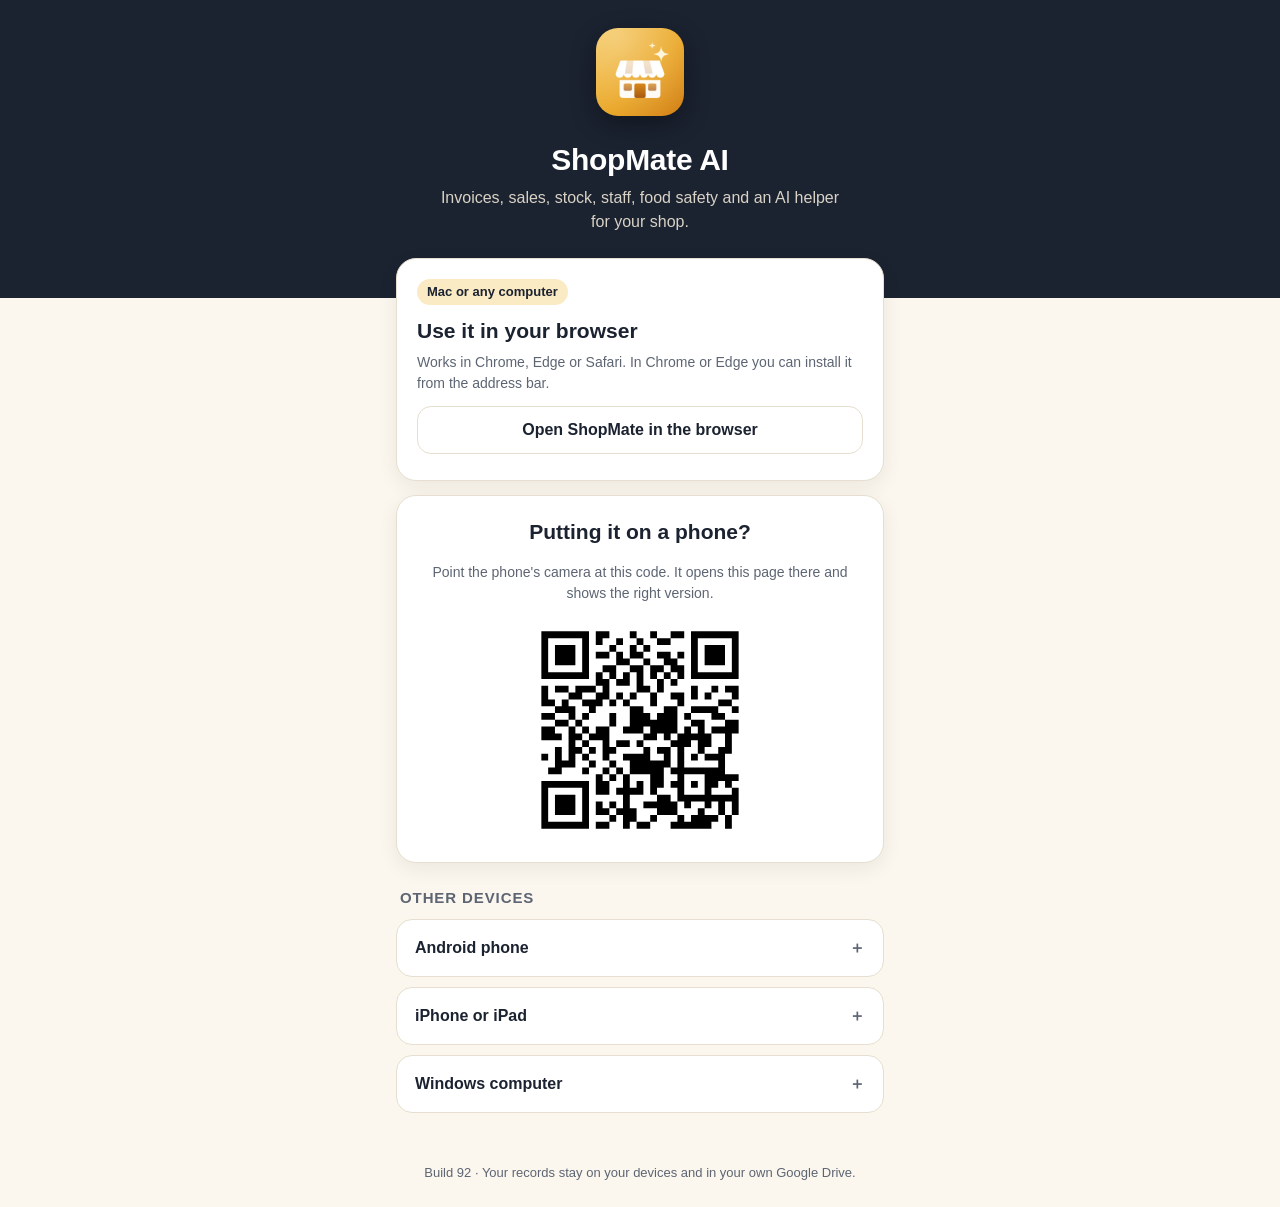
==== index.html @ 505f8bc5 "ShopMate AI build 92" ====
<!doctype html>
<html lang="en">
<head>
<meta charset="utf-8">
<meta name="viewport" content="width=device-width,initial-scale=1,viewport-fit=cover">
<title>Get ShopMate AI</title>
<meta name="description" content="ShopMate AI: invoices, sales, stock, staff, food safety and an AI helper for your shop. Get it for Android, iPhone or Windows.">
<meta name="theme-color" content="#1B2230">
<link rel="icon" href="app/icons/icon-192.png">
<link rel="apple-touch-icon" href="app/icons/apple-touch-icon.png">
<meta property="og:title" content="Get ShopMate AI">
<meta property="og:description" content="Open this link on your phone or computer. It shows the right version for it.">
<meta property="og:image" content="app/icons/icon-512.png">
<style>
:root{--bg:#FBF7EE;--surface:#FFFFFF;--ink:#1B2230;--muted:#5D6573;--line:#E6DFCF;--gold:#E3A21A;--gold-soft:#FBEBC4;--dark:#1B2230}
@media (prefers-color-scheme:dark){:root:not([data-theme="light"]){--bg:#15110B;--surface:#1F1912;--ink:#F3EEE3;--muted:#B5AC9C;--line:#3A3226;--gold-soft:#3A2D12}}
*{box-sizing:border-box}
body{margin:0;background:var(--bg);color:var(--ink);font:16px/1.5 -apple-system,BlinkMacSystemFont,"Segoe UI",Roboto,Arial,sans-serif;-webkit-text-size-adjust:100%}
.hero{background:var(--dark);color:#fff;padding:calc(28px + env(safe-area-inset-top,0px)) 16px 64px;text-align:center}
.hero img{width:88px;height:88px;border-radius:22px;box-shadow:0 8px 24px rgba(0,0,0,.35)}
.hero h1{margin:14px 0 4px;font-size:30px;letter-spacing:-.01em}
.hero p{margin:0 auto;max-width:420px;color:#D9D3C6}
main{max-width:520px;margin:-40px auto 0;padding:0 16px calc(32px + env(safe-area-inset-bottom,0px))}
.card{background:var(--surface);border:1px solid var(--line);border-radius:20px;padding:20px;margin-bottom:14px;box-shadow:0 6px 20px rgba(27,34,48,.07)}
.card h2{margin:0 0 6px;font-size:21px}
.tag{display:inline-block;background:var(--gold-soft);color:var(--ink);font-size:13px;font-weight:700;border-radius:999px;padding:3px 10px;margin-bottom:10px}
.btn{display:flex;align-items:center;justify-content:center;gap:8px;width:100%;min-height:54px;border-radius:14px;background:var(--gold);color:#1B2230;font-weight:800;font-size:17px;text-decoration:none;border:0;margin:12px 0 6px}
.btn.alt{background:transparent;border:1.5px solid var(--line);color:var(--ink);font-weight:700;min-height:48px;font-size:16px}
ol{margin:10px 0 0;padding-left:22px}ol li{margin:6px 0}
.muted{color:var(--muted);font-size:14px}
.warn{background:var(--gold-soft);border-radius:12px;padding:12px;margin-top:10px;font-size:15px}
details{background:var(--surface);border:1px solid var(--line);border-radius:16px;margin-bottom:10px}
summary{cursor:pointer;padding:16px 18px;font-weight:700;list-style:none;display:flex;justify-content:space-between;align-items:center;min-height:48px}
summary::after{content:"＋";color:var(--muted)}details[open] summary::after{content:"－"}
details .in{padding:0 18px 16px}
.qr{display:none;text-align:center}.qr div{display:inline-block;background:#fff;padding:12px;border-radius:14px;line-height:0}
.desk .qr{display:block}
h3{font-size:15px;color:var(--muted);text-transform:uppercase;letter-spacing:.06em;margin:24px 4px 10px}
footer{text-align:center;color:var(--muted);font-size:13px;padding:8px 16px 24px}
kbd{font:inherit;font-weight:700}
</style>
</head>
<body>
<div class="hero">
  <img src="app/icons/icon-512.png" alt="">
  <h1>ShopMate AI</h1>
  <p>Invoices, sales, stock, staff, food safety and an AI helper for your shop.</p>
</div>
<main>
  <div id="mine"></div>
  <div class="card" id="buyCard" hidden><span class="tag">Subscription</span><h2>Use ShopMate for your business</h2><p class="muted" id="buyPrice" style="margin:0"></p>
    <a class="btn" id="buyBtn" href="#">Subscribe</a>
    <p class="muted">Try it free first: every new install has a free trial. After you subscribe, your licence key arrives by email within about 10 minutes. In the app: Settings → Licence &amp; subscription.</p></div>
  <div class="card qr" id="qrCard"><h2>Putting it on a phone?</h2><p class="muted">Point the phone's camera at this code. It opens this page there and shows the right version.</p><div id="qr"></div></div>
  <h3 id="otherTitle">Other devices</h3>
  <div id="others"></div>
</main>
<footer>Build 92 · Your records stay on your devices and in your own Google Drive.</footer>

<template id="t-android">
  <div class="card"><span class="tag">Android phone</span><h2>ShopMate AI for Android</h2>
    <a class="btn" href="download/ShopMate-AI.apk" download>⬇ Download the app</a>
    <ol>
      <li>Tap <b>Download the app</b>. If the phone warns about the file, tap <b>Download anyway</b>.</li>
      <li>Open the downloaded file, then tap <b>Install</b>.</li>
      <li>If it asks, allow <b>Install unknown apps</b> for your browser, then go back and tap <b>Install</b>.</li>
    </ol>
    <p class="muted">Already have it? Installing this updates it and keeps all your records.</p>
  </div>
</template>
<template id="t-iphone">
  <div class="card"><span class="tag">iPhone &amp; iPad</span><h2>ShopMate AI for iPhone</h2>
    <a class="btn" href="app/index.html">Open ShopMate</a>
    <ol>
      <li>Tap <b>Open ShopMate</b>.</li>
      <li>Tap the <b>Share</b> button <span aria-hidden="true">(the square with an arrow)</span> at the bottom of Safari.</li>
      <li>Scroll down and tap <b>Add to Home Screen</b>, then <b>Add</b>.</li>
      <li>From now on, open ShopMate from its new icon on your Home Screen.</li>
    </ol>
    <div class="warn" id="iosWarn" hidden>This page is open inside another app. Tap <b>⋯</b> or <b>Share</b> and choose <b>Open in Safari</b> first, so you can add ShopMate to your Home Screen.</div>
    <p class="muted">Use the Home Screen icon, not Safari: iPhone keeps their data separate. Updates arrive by themselves.</p>
  </div>
</template>
<template id="t-windows">
  <div class="card"><span class="tag">Windows computer</span><h2>ShopMate AI for Windows</h2>
    <a class="btn" href="download/ShopMate-AI-Setup.exe" download>⬇ Download for Windows</a>
    <ol>
      <li>Run <b>ShopMate-AI-Setup.exe</b> once it has downloaded.</li>
      <li>If Windows says <b>Windows protected your PC</b>, click <b>More info</b>, then <b>Run anyway</b>.</li>
      <li>Follow the steps. ShopMate appears on your desktop and Start menu.</li>
    </ol>
  </div>
</template>
<template id="t-browser">
  <div class="card"><span class="tag">Mac or any computer</span><h2>Use it in your browser</h2>
    <p class="muted" style="margin:0">Works in Chrome, Edge or Safari. In Chrome or Edge you can install it from the address bar.</p>
    <a class="btn alt" href="app/index.html">Open ShopMate in the browser</a>
  </div>
</template>

<script src="app/qrcode.js"></script>
<script>
(function () {
  var ua = navigator.userAgent || "";
  var ios = /iPhone|iPad|iPod/.test(ua) || (navigator.platform === "MacIntel" && navigator.maxTouchPoints > 1);
  var android = /Android/.test(ua);
  var windows = /Windows/.test(ua);
  var inApp = /FBAN|FBAV|Instagram|Line\/|Snapchat|GSA\/|; wv\)/.test(ua);
  var mine = ios ? "iphone" : android ? "android" : windows ? "windows" : "browser";
  var all = ["android", "iphone", "windows", "browser"];
  var names = { android: "Android phone", iphone: "iPhone or iPad", windows: "Windows computer", browser: "Mac or other computer (browser)" };
  function tpl(k) { return document.getElementById("t-" + k).content.cloneNode(true); }
  document.getElementById("mine").appendChild(tpl(mine));
  if (ios && inApp) { var w = document.getElementById("iosWarn"); if (w) w.hidden = false; }
  var others = document.getElementById("others");
  all.filter(function (k) { return k !== mine; }).forEach(function (k) {
    var d = document.createElement("details"), s = document.createElement("summary"), i = document.createElement("div");
    s.textContent = names[k]; i.className = "in";
    var t = tpl(k), c = t.querySelector(".card"); while (c.firstChild) i.appendChild(c.firstChild);
    var tag = i.querySelector(".tag"); if (tag) tag.remove();
    d.appendChild(s); d.appendChild(i); others.appendChild(d);
  });
  fetch("licence.json?t=" + Date.now()).then(function (r) { return r.json(); }).then(function (c) {
    if (!c || !c.buy) return;
    document.getElementById("buyBtn").href = c.buy;
    document.getElementById("buyPrice").textContent = [c.price, c.priceNote].filter(Boolean).join(" · ");
    document.getElementById("buyCard").hidden = false;
  }).catch(function () { });
  if (!ios && !android) {
    document.body.classList.add("desk");
    try { var q = qrcode(0, "M"); q.addData(location.href.split("#")[0]); q.make(); document.getElementById("qr").innerHTML = q.createSvgTag({ cellSize: 5, margin: 1, scalable: true }).replace("<svg ", '<svg style="width:200px;height:auto" '); } catch (e) { document.getElementById("qrCard").style.display = "none"; }
  }
})();
</script>
</body>
</html>
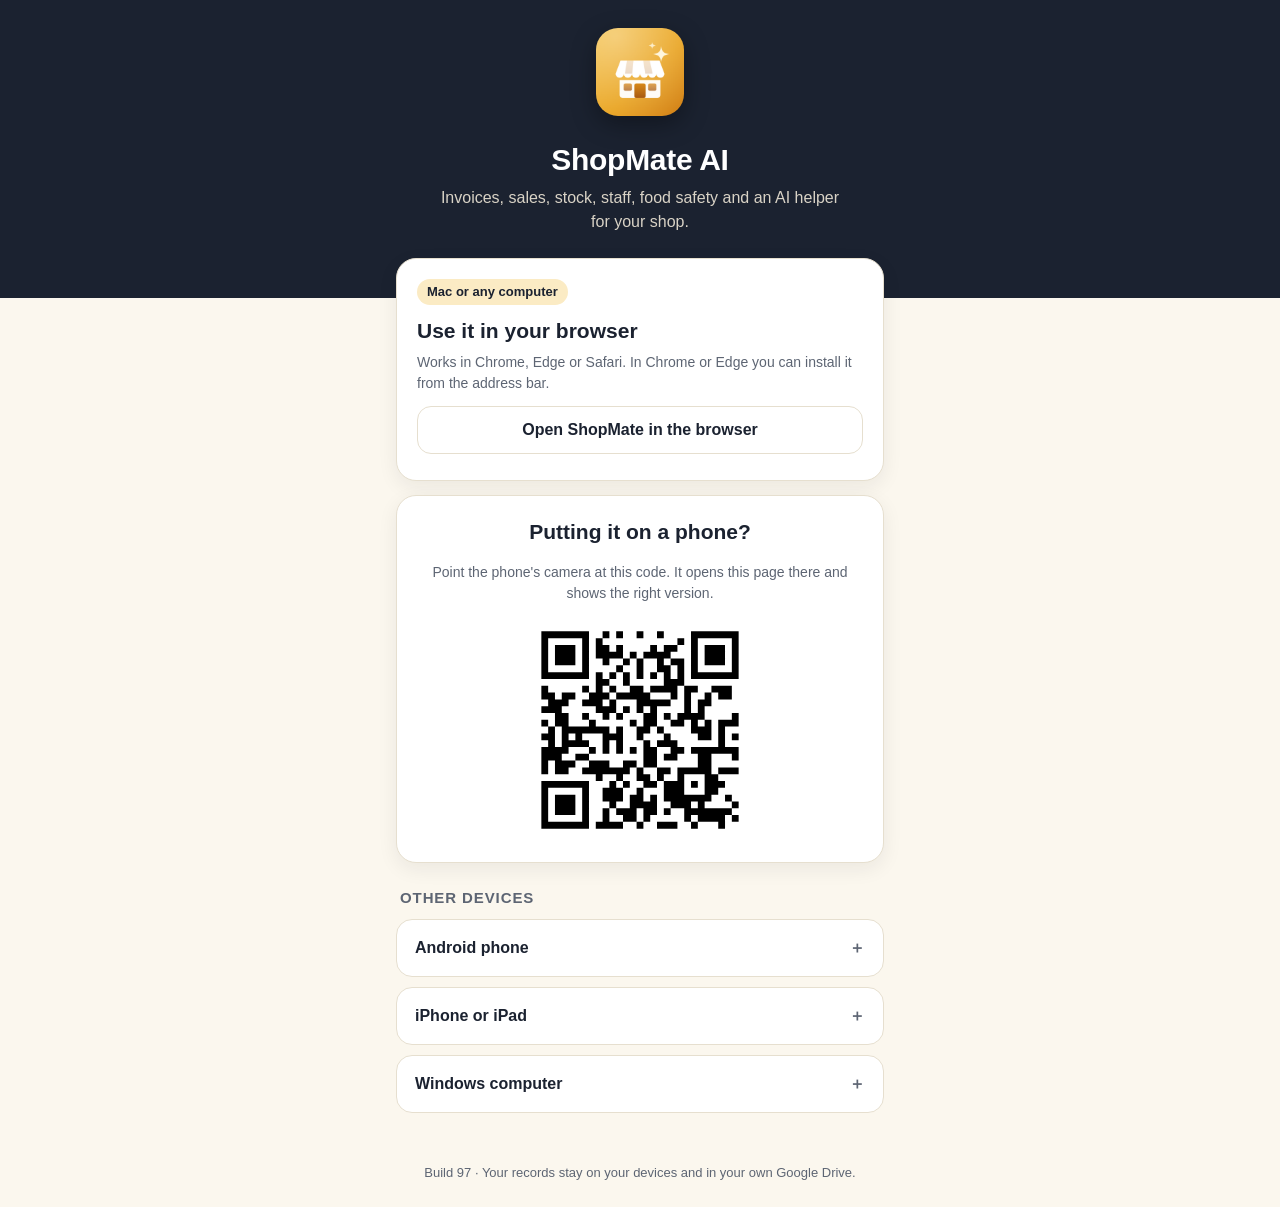
==== commit e93ce090: "ShopMate AI build 97" ====
--- a/index.html
+++ b/index.html
@@ -55,7 +55,7 @@
   <h3 id="otherTitle">Other devices</h3>
   <div id="others"></div>
 </main>
-<footer>Build 92 · Your records stay on your devices and in your own Google Drive.</footer>
+<footer>Build 97 · Your records stay on your devices and in your own Google Drive.</footer>
 
 <template id="t-android">
   <div class="card"><span class="tag">Android phone</span><h2>ShopMate AI for Android</h2>
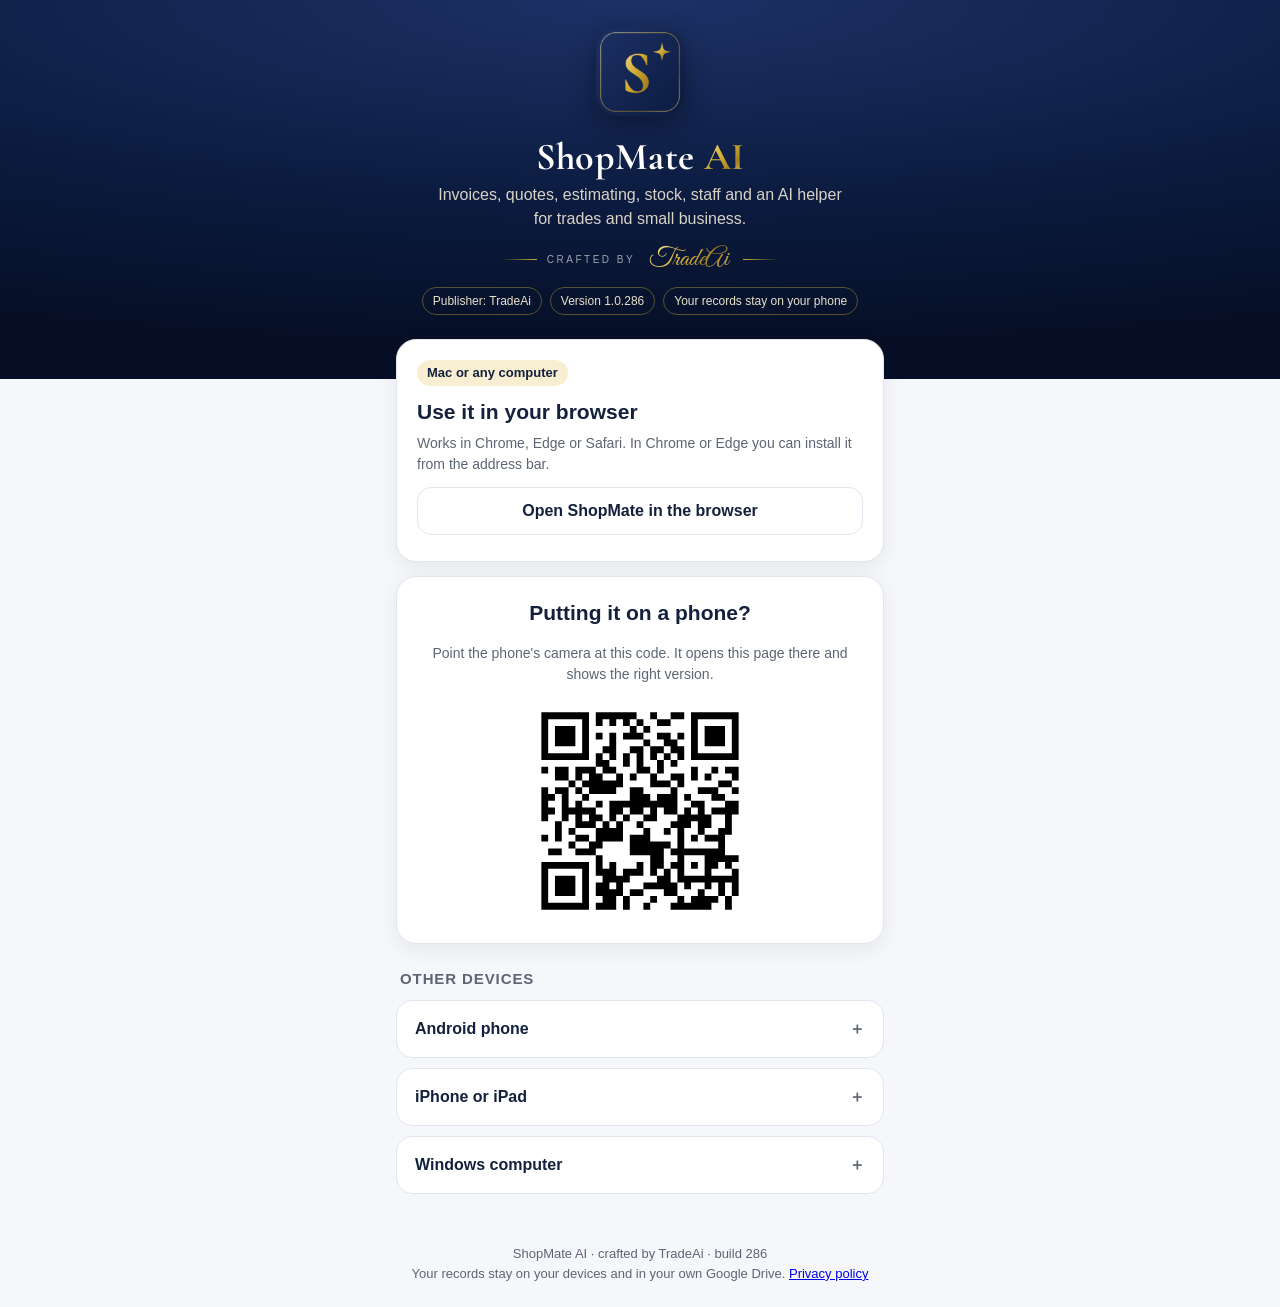
==== commit 0e464c73: "ShopMate AI build 286" ====
--- a/index.html
+++ b/index.html
@@ -5,26 +5,30 @@
 <meta name="viewport" content="width=device-width,initial-scale=1,viewport-fit=cover">
 <title>Get ShopMate AI</title>
 <meta name="description" content="ShopMate AI: invoices, sales, stock, staff, food safety and an AI helper for your shop. Get it for Android, iPhone or Windows.">
-<meta name="theme-color" content="#1B2230">
+<meta name="theme-color" content="#0b1b3f">
 <link rel="icon" href="app/icons/icon-192.png">
 <link rel="apple-touch-icon" href="app/icons/apple-touch-icon.png">
 <meta property="og:title" content="Get ShopMate AI">
 <meta property="og:description" content="Open this link on your phone or computer. It shows the right version for it.">
 <meta property="og:image" content="app/icons/icon-512.png">
 <style>
-:root{--bg:#FBF7EE;--surface:#FFFFFF;--ink:#1B2230;--muted:#5D6573;--line:#E6DFCF;--gold:#E3A21A;--gold-soft:#FBEBC4;--dark:#1B2230}
+@font-face{font-family:"Cormorant";src:url(app/fonts/cormorant-700.woff2) format("woff2");font-weight:700;font-display:swap}
+@font-face{font-family:"GreatVibes";src:url(app/fonts/greatvibes-400.woff2) format("woff2");font-display:swap}
+:root{--bg:#F6F7FB;--surface:#FFFFFF;--ink:#14213D;--muted:#5D6573;--line:#E2E5EE;--gold:#D4AF37;--goldg:linear-gradient(135deg,#f7e7a6 0%,#d4af37 45%,#a8801f 70%,#f3dc8c 100%);--gold-soft:#F8EFD2;--dark:#0b1b3f}
 @media (prefers-color-scheme:dark){:root:not([data-theme="light"]){--bg:#15110B;--surface:#1F1912;--ink:#F3EEE3;--muted:#B5AC9C;--line:#3A3226;--gold-soft:#3A2D12}}
 *{box-sizing:border-box}
 body{margin:0;background:var(--bg);color:var(--ink);font:16px/1.5 -apple-system,BlinkMacSystemFont,"Segoe UI",Roboto,Arial,sans-serif;-webkit-text-size-adjust:100%}
-.hero{background:var(--dark);color:#fff;padding:calc(28px + env(safe-area-inset-top,0px)) 16px 64px;text-align:center}
+.hero{background:radial-gradient(120% 90% at 50% 0%,#1d3166 0%,#0b1b3f 60%,#060f26 100%);color:#fff;padding:calc(28px + env(safe-area-inset-top,0px)) 16px 64px;text-align:center}
 .hero img{width:88px;height:88px;border-radius:22px;box-shadow:0 8px 24px rgba(0,0,0,.35)}
-.hero h1{margin:14px 0 4px;font-size:30px;letter-spacing:-.01em}
+.hero h1{margin:14px 0 4px;font:700 38px/1.1 Cormorant,Georgia,serif;letter-spacing:.3px}.hero h1 span,.gold{background:var(--goldg);-webkit-background-clip:text;background-clip:text;color:transparent}
+.sig{display:flex;align-items:center;justify-content:center;gap:10px;margin-top:14px}.sig i{width:36px;height:1px;background:linear-gradient(90deg,transparent,#d4af37)}.sig i:last-child{background:linear-gradient(270deg,transparent,#d4af37)}.sig small{font-size:10px;letter-spacing:2.5px;text-transform:uppercase;color:rgba(255,255,255,.6)}.sig b{font:400 26px/1.1 GreatVibes,cursive;background:var(--goldg);-webkit-background-clip:text;background-clip:text;color:transparent;padding:0 4px}
+.trust{display:flex;flex-wrap:wrap;justify-content:center;gap:8px;margin-top:14px}.trust span{font-size:12px;color:#E8E2CC;border:1px solid rgba(212,175,55,.4);border-radius:999px;padding:4px 10px}
 .hero p{margin:0 auto;max-width:420px;color:#D9D3C6}
 main{max-width:520px;margin:-40px auto 0;padding:0 16px calc(32px + env(safe-area-inset-bottom,0px))}
 .card{background:var(--surface);border:1px solid var(--line);border-radius:20px;padding:20px;margin-bottom:14px;box-shadow:0 6px 20px rgba(27,34,48,.07)}
 .card h2{margin:0 0 6px;font-size:21px}
 .tag{display:inline-block;background:var(--gold-soft);color:var(--ink);font-size:13px;font-weight:700;border-radius:999px;padding:3px 10px;margin-bottom:10px}
-.btn{display:flex;align-items:center;justify-content:center;gap:8px;width:100%;min-height:54px;border-radius:14px;background:var(--gold);color:#1B2230;font-weight:800;font-size:17px;text-decoration:none;border:0;margin:12px 0 6px}
+.btn{display:flex;align-items:center;justify-content:center;gap:8px;width:100%;min-height:54px;border-radius:14px;background:var(--goldg);color:#1a1406;font-weight:800;font-size:17px;text-decoration:none;border:0;margin:12px 0 6px}
 .btn.alt{background:transparent;border:1.5px solid var(--line);color:var(--ink);font-weight:700;min-height:48px;font-size:16px}
 ol{margin:10px 0 0;padding-left:22px}ol li{margin:6px 0}
 .muted{color:var(--muted);font-size:14px}
@@ -43,8 +47,10 @@
 <body>
 <div class="hero">
   <img src="app/icons/icon-512.png" alt="">
-  <h1>ShopMate AI</h1>
-  <p>Invoices, sales, stock, staff, food safety and an AI helper for your shop.</p>
+  <h1>ShopMate <span>AI</span></h1>
+  <p>Invoices, quotes, estimating, stock, staff and an AI helper for trades and small business.</p>
+  <div class="sig"><i></i><small>Crafted by</small><b>TradeAi</b><i></i></div>
+  <div class="trust"><span>Publisher: TradeAi</span><span>Version 1.0.286</span><span>Your records stay on your phone</span></div>
 </div>
 <main>
   <div id="mine"></div>
@@ -55,7 +61,7 @@
   <h3 id="otherTitle">Other devices</h3>
   <div id="others"></div>
 </main>
-<footer>Build 97 · Your records stay on your devices and in your own Google Drive.</footer>
+<footer>ShopMate AI · crafted by TradeAi · build 286<br>Your records stay on your devices and in your own Google Drive. <a href="privacy.html">Privacy policy</a></footer>
 
 <template id="t-android">
   <div class="card"><span class="tag">Android phone</span><h2>ShopMate AI for Android</h2>
@@ -66,6 +72,7 @@
       <li>If it asks, allow <b>Install unknown apps</b> for your browser, then go back and tap <b>Install</b>.</li>
     </ol>
     <p class="muted">Already have it? Installing this updates it and keeps all your records.</p>
+    <details><summary>Why does Android warn me?</summary><div class="in"><p class="muted" style="margin-top:0">Android shows a warning for every app that doesn't come from the Play Store yet. ShopMate AI is signed by TradeAi and doesn't read your messages or contacts, send texts by itself or install other apps. If <b>Play Protect</b> asks, tap <b>More details</b> → <b>Install anyway</b>. The Play Store version is on its way.</p></div></details>
   </div>
 </template>
 <template id="t-iphone">
